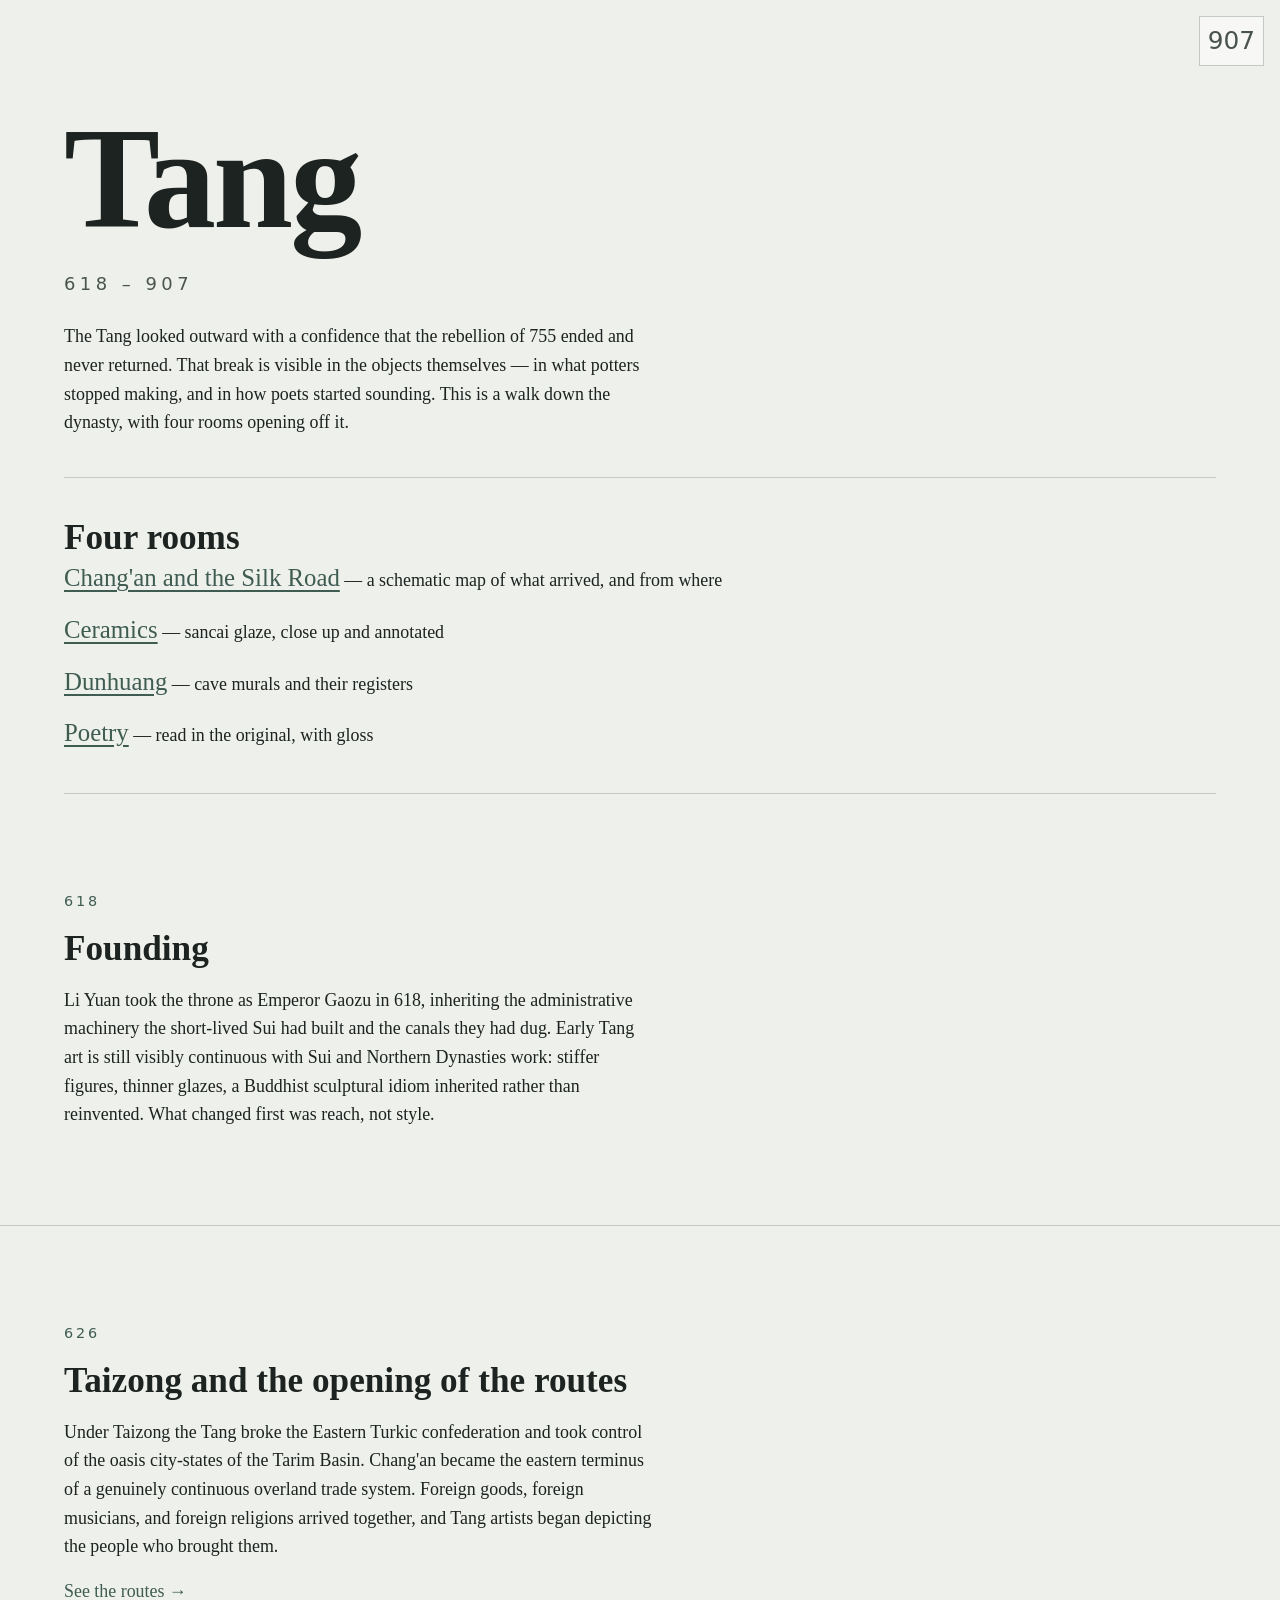
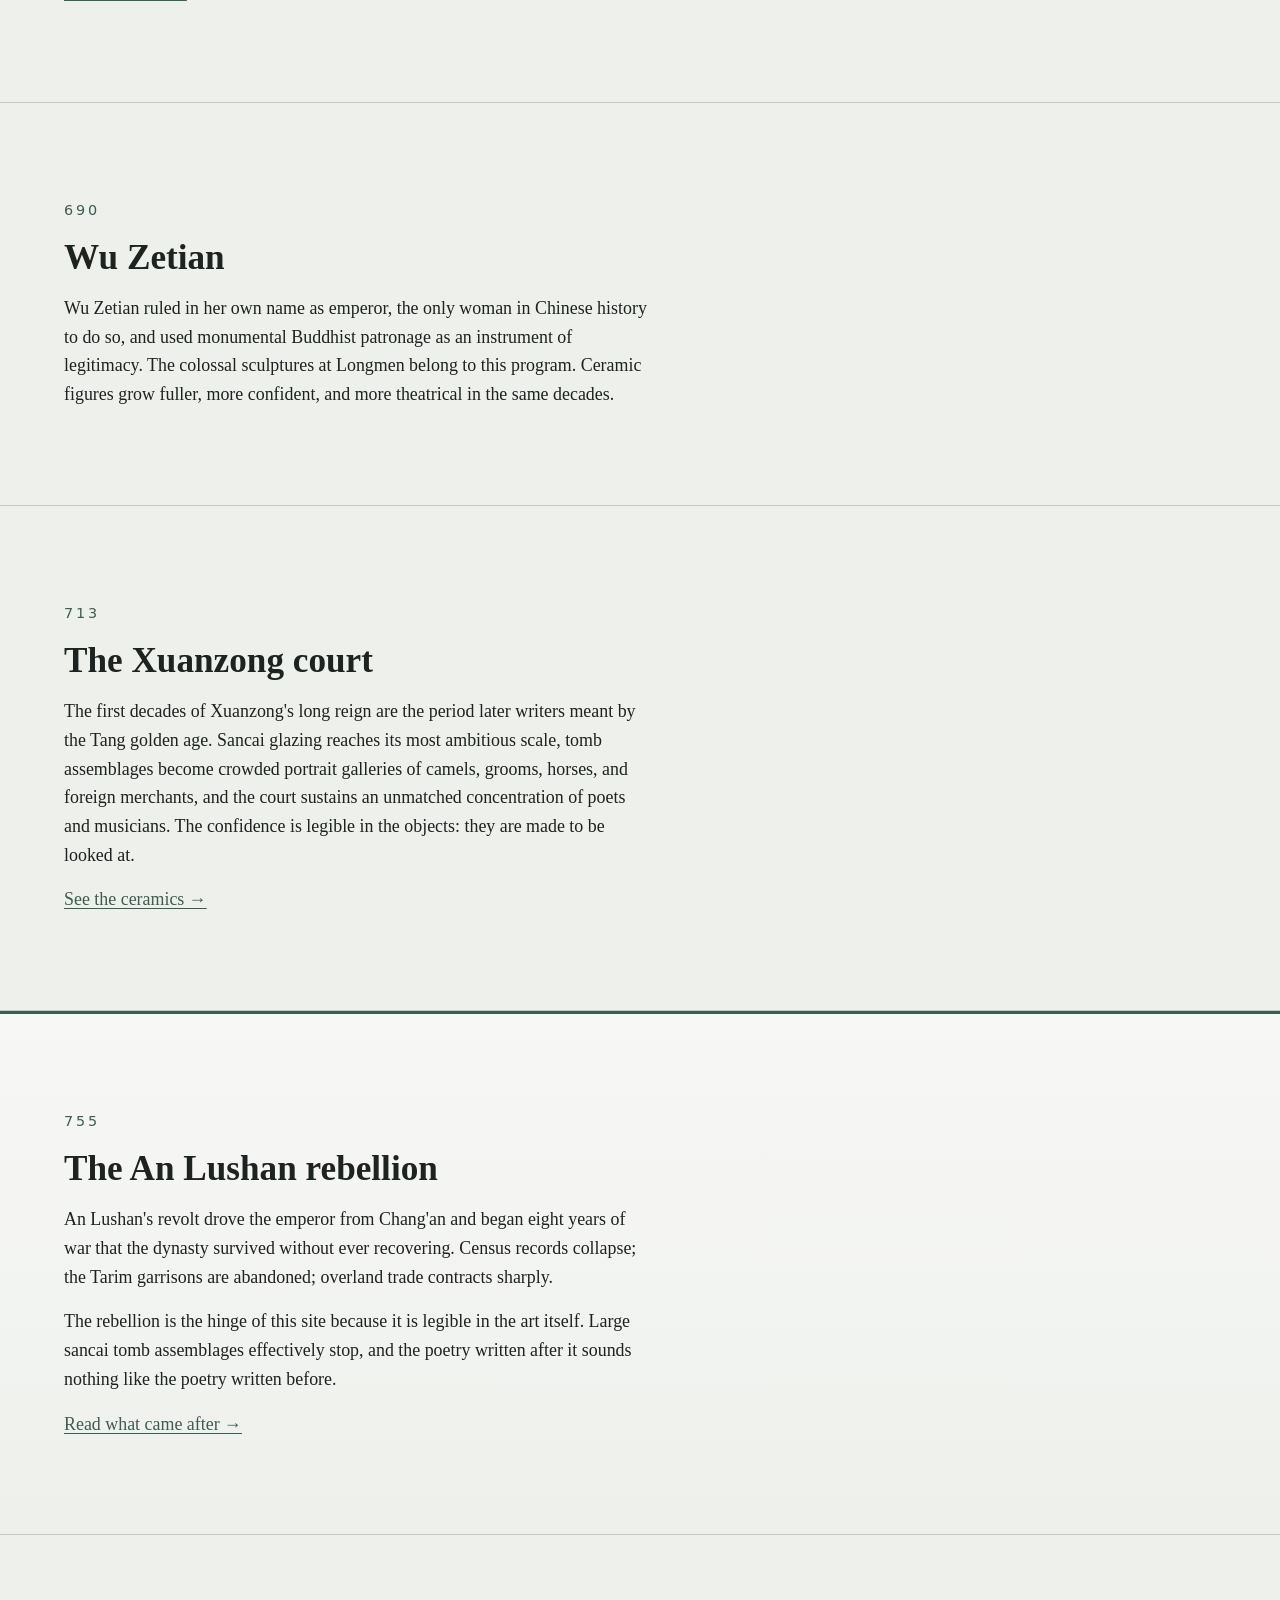
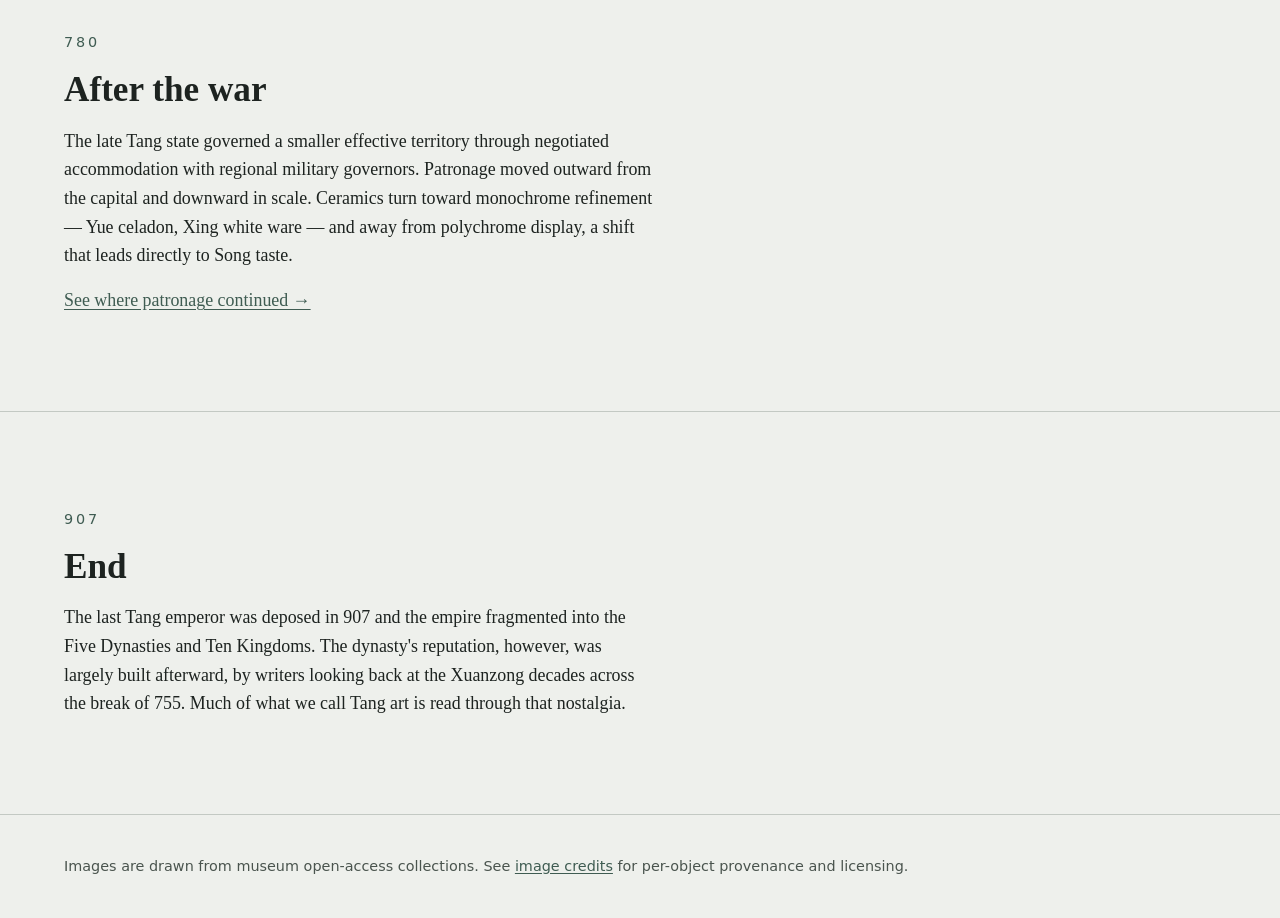
==== index.html @ 17ceb984 "Add chronological spine, Silk Road map, and poetry room Spine is a static essay first; the observer " ====
<!doctype html>
<html lang="en">
<head>
<meta charset="utf-8">
<meta name="viewport" content="width=device-width, initial-scale=1">
<title>Tang Dynasty — Culture and Art</title>
<meta name="description" content="The culture and art of the Tang dynasty, 618–907: Chang'an and the Silk Road, sancai ceramics, Dunhuang, and poetry.">
<link rel="stylesheet" href="css/tokens.css">
<link rel="stylesheet" href="css/base.css">
<link rel="stylesheet" href="css/spine.css">
</head>
<body class="era-early">

<a class="skip" href="#main">Skip to content</a>

<div id="year-indicator" aria-live="polite" aria-label="Current year in view">618</div>

<header class="wrap spine-hero">
  <h1>Tang</h1>
  <p class="spine-dates">618 – 907</p>
  <p class="prose">The Tang looked outward with a confidence that the rebellion of 755
  ended and never returned. That break is visible in the objects themselves — in what
  potters stopped making, and in how poets started sounding. This is a walk down the
  dynasty, with four rooms opening off it.</p>
</header>

<nav class="wrap room-index" aria-label="Rooms">
  <h2>Four rooms</h2>
  <ul>
    <li><a href="rooms/changan.html">Chang'an and the Silk Road</a> — a schematic map of what arrived, and from where</li>
    <li><a href="rooms/ceramics.html">Ceramics</a> — sancai glaze, close up and annotated</li>
    <li><a href="rooms/dunhuang.html">Dunhuang</a> — cave murals and their registers</li>
    <li><a href="rooms/poetry.html">Poetry</a> — read in the original, with gloss</li>
  </ul>
</nav>

<main id="main" class="spine">

  <section class="era-section" data-era="early" data-year="618">
    <div class="wrap prose">
      <p class="section-year">618</p>
      <h2>Founding</h2>
      <p>Li Yuan took the throne as Emperor Gaozu in 618, inheriting the administrative
      machinery the short-lived Sui had built and the canals they had dug. Early Tang art
      is still visibly continuous with Sui and Northern Dynasties work: stiffer figures,
      thinner glazes, a Buddhist sculptural idiom inherited rather than reinvented. What
      changed first was reach, not style.</p>
    </div>
  </section>

  <section class="era-section" data-era="early" data-year="626">
    <div class="wrap prose">
      <p class="section-year">626</p>
      <h2>Taizong and the opening of the routes</h2>
      <p>Under Taizong the Tang broke the Eastern Turkic confederation and took control of
      the oasis city-states of the Tarim Basin. Chang'an became the eastern terminus of a
      genuinely continuous overland trade system. Foreign goods, foreign musicians, and
      foreign religions arrived together, and Tang artists began depicting the people who
      brought them.</p>
      <p><a href="rooms/changan.html">See the routes →</a></p>
    </div>
  </section>

  <section class="era-section" data-era="high" data-year="690">
    <div class="wrap prose">
      <p class="section-year">690</p>
      <h2>Wu Zetian</h2>
      <p>Wu Zetian ruled in her own name as emperor, the only woman in Chinese history to
      do so, and used monumental Buddhist patronage as an instrument of legitimacy. The
      colossal sculptures at Longmen belong to this program. Ceramic figures grow fuller,
      more confident, and more theatrical in the same decades.</p>
    </div>
  </section>

  <section class="era-section" data-era="high" data-year="713">
    <div class="wrap prose">
      <p class="section-year">713</p>
      <h2>The Xuanzong court</h2>
      <p>The first decades of Xuanzong's long reign are the period later writers meant by
      the Tang golden age. Sancai glazing reaches its most ambitious scale, tomb
      assemblages become crowded portrait galleries of camels, grooms, horses, and foreign
      merchants, and the court sustains an unmatched concentration of poets and musicians.
      The confidence is legible in the objects: they are made to be looked at.</p>
      <p><a href="rooms/ceramics.html">See the ceramics →</a></p>
    </div>
  </section>

  <section class="era-section rupture" data-era="rupture" data-year="755">
    <div class="wrap prose">
      <p class="section-year">755</p>
      <h2>The An Lushan rebellion</h2>
      <p>An Lushan's revolt drove the emperor from Chang'an and began eight years of war
      that the dynasty survived without ever recovering. Census records collapse; the
      Tarim garrisons are abandoned; overland trade contracts sharply.</p>
      <p>The rebellion is the hinge of this site because it is legible in the art itself.
      Large sancai tomb assemblages effectively stop, and the poetry written after it
      sounds nothing like the poetry written before.</p>
      <p><a href="rooms/poetry.html">Read what came after →</a></p>
    </div>
  </section>

  <section class="era-section" data-era="late" data-year="780">
    <div class="wrap prose">
      <p class="section-year">780</p>
      <h2>After the war</h2>
      <p>The late Tang state governed a smaller effective territory through negotiated
      accommodation with regional military governors. Patronage moved outward from the
      capital and downward in scale. Ceramics turn toward monochrome refinement — Yue
      celadon, Xing white ware — and away from polychrome display, a shift that leads
      directly to Song taste.</p>
      <p><a href="rooms/dunhuang.html">See where patronage continued →</a></p>
    </div>
  </section>

  <section class="era-section" data-era="late" data-year="907">
    <div class="wrap prose">
      <p class="section-year">907</p>
      <h2>End</h2>
      <p>The last Tang emperor was deposed in 907 and the empire fragmented into the Five
      Dynasties and Ten Kingdoms. The dynasty's reputation, however, was largely built
      afterward, by writers looking back at the Xuanzong decades across the break of 755.
      Much of what we call Tang art is read through that nostalgia.</p>
    </div>
  </section>

</main>

<footer class="wrap spine-footer">
  <p>Images are drawn from museum open-access collections. See
  <a href="assets/img/CREDITS.md">image credits</a> for per-object provenance and licensing.</p>
</footer>

<script type="module" src="js/spine.js"></script>
</body>
</html>
---- css/tokens.css ----
:root {
  /* Type scale */
  /* Latin faces come FIRST and the CJK faces sit behind them. Browsers fall
     back per glyph, so Latin text resolves to Georgia while Chinese characters
     drop through to a CJK serif. Putting SimSun first instead makes every
     Latin letter render in its poor fixed-width Latin glyphs. */
  --font-serif: Georgia, "Iowan Old Style", "Palatino Linotype", "Noto Serif SC",
    "Songti SC", "SimSun", serif;
  --font-sans: system-ui, -apple-system, "Segoe UI", Roboto, sans-serif;
  --size-step--1: clamp(0.83rem, 0.8rem + 0.15vw, 0.9rem);
  --size-step-0: clamp(1rem, 0.96rem + 0.2vw, 1.12rem);
  --size-step-1: clamp(1.25rem, 1.15rem + 0.5vw, 1.55rem);
  --size-step-2: clamp(1.6rem, 1.4rem + 1vw, 2.2rem);
  --size-step-3: clamp(2rem, 1.6rem + 2vw, 3.2rem);
  --measure: 66ch;

  /* Spacing scale */
  --space-3xs: 0.25rem;
  --space-2xs: 0.5rem;
  --space-xs: 0.75rem;
  --space-s: 1rem;
  --space-m: 1.5rem;
  --space-l: 2.5rem;
  --space-xl: 4rem;
  --space-2xl: 6rem;

  /* Motion */
  --era-transition: 900ms ease;

  /* High-Tang register (default) */
  --ink: #241a12;
  --paper: #f6efe3;
  --paper-raised: #fffaf1;
  --accent: #a8321e;          /* vermilion */
  --accent-2: #c2871a;        /* sancai amber */
  --accent-3: #2c4a72;        /* lapis */
  --gold: #9a7726;
  --rule: #d6c7ad;
  --muted: #5c4b3a;
  --saturation-scale: 1;
}

/* early Tang: same register, lower saturation */
body.era-early {
  --accent: #97402f;
  --accent-2: #a8853d;
  --rule: #d2c7b4;
}

/* late Tang: cooler, sparser */
body.era-late {
  --ink: #1d2320;
  --paper: #eef0ec;
  --paper-raised: #f7f8f6;
  --accent: #3f5c52;          /* celadon */
  --accent-2: #6b7b72;
  --accent-3: #2f3a44;
  --gold: #7d7f6e;
  --rule: #c3c9c3;
  --muted: #4a544e;
}

body.era-rupture {
  --accent: #8c3b2a;
  --rule: #b9a894;
}

@media (prefers-reduced-motion: reduce) {
  :root { --era-transition: 0ms; }
}
---- css/base.css ----
*, *::before, *::after { box-sizing: border-box; }
* { margin: 0; }

html { -webkit-text-size-adjust: 100%; }

body {
  background: var(--paper);
  color: var(--ink);
  font-family: var(--font-serif);
  font-size: var(--size-step-0);
  line-height: 1.6;
  transition: background-color var(--era-transition), color var(--era-transition);
}

img, svg { display: block; max-width: 100%; }

h1, h2, h3 { line-height: 1.15; text-wrap: balance; font-weight: 600; }
h1 { font-size: var(--size-step-3); }
h2 { font-size: var(--size-step-2); }
h3 { font-size: var(--size-step-1); }

p, li { text-wrap: pretty; }

a { color: var(--accent); text-underline-offset: 0.15em; }

:where(a, button, input, [tabindex]):focus-visible {
  outline: 3px solid var(--accent-3);
  outline-offset: 2px;
  border-radius: 2px;
}

.wrap { width: min(100% - 2rem, 72rem); margin-inline: auto; }
.prose { max-width: var(--measure); }
.prose > * + * { margin-block-start: var(--space-s); }

.visually-hidden {
  position: absolute; width: 1px; height: 1px;
  padding: 0; overflow: hidden; clip-path: inset(50%);
  white-space: nowrap; border: 0;
}

.lang-zh { font-family: var(--font-serif); }

.notice {
  border-inline-start: 4px solid var(--accent);
  background: var(--paper-raised);
  padding: var(--space-s);
  font-family: var(--font-sans);
  font-size: var(--size-step--1);
}
---- css/spine.css ----
.skip {
  position: absolute; left: var(--space-s); top: var(--space-s);
  background: var(--paper-raised); padding: var(--space-2xs) var(--space-s);
  transform: translateY(-200%);
}
.skip:focus { transform: none; }

.spine-hero { padding-block: var(--space-2xl) var(--space-l); }
.spine-hero h1 { font-size: clamp(4rem, 12vw, 9rem); letter-spacing: -0.02em; }
.spine-dates {
  font-family: var(--font-sans); color: var(--muted);
  letter-spacing: 0.25em; margin-block: var(--space-2xs) var(--space-m);
}

.room-index { padding-block: var(--space-l); border-block: 1px solid var(--rule); }
.room-index ul { list-style: none; padding: 0; }
.room-index li + li { margin-block-start: var(--space-xs); }
.room-index a { font-size: var(--size-step-1); }

.era-section { padding-block: var(--space-2xl); border-block-end: 1px solid var(--rule); }

/* index.html puts .wrap and .prose on the SAME element in each section. .wrap
   centres with auto margins and .prose narrows to the measure, so together they
   centre the reading column -- which does not share a left edge with the hero or
   the room index, where .prose sits on a child instead. Let the wrap keep its
   full centred box and narrow the children, so every left edge lines up at any
   viewport width. */
.era-section > .wrap.prose { max-width: none; }
.era-section > .wrap.prose > * { max-width: var(--measure); }
.section-year {
  font-family: var(--font-sans); font-size: var(--size-step--1);
  letter-spacing: 0.2em; color: var(--accent); margin-block-end: var(--space-2xs);
}

/* The rupture is the one place both registers are visible at once. */
.era-section.rupture {
  background:
    linear-gradient(to bottom, var(--paper-raised), var(--paper));
  border-block-start: 3px solid var(--accent);
}

#year-indicator {
  position: fixed; inset-block-start: var(--space-s); inset-inline-end: var(--space-s);
  font-family: var(--font-sans); font-size: var(--size-step-1);
  color: var(--muted); background: var(--paper-raised);
  padding: var(--space-3xs) var(--space-2xs); border: 1px solid var(--rule);
  z-index: 10;
  transition: color var(--era-transition);
}

.spine-footer {
  padding-block: var(--space-l);
  font-family: var(--font-sans); font-size: var(--size-step--1); color: var(--muted);
}
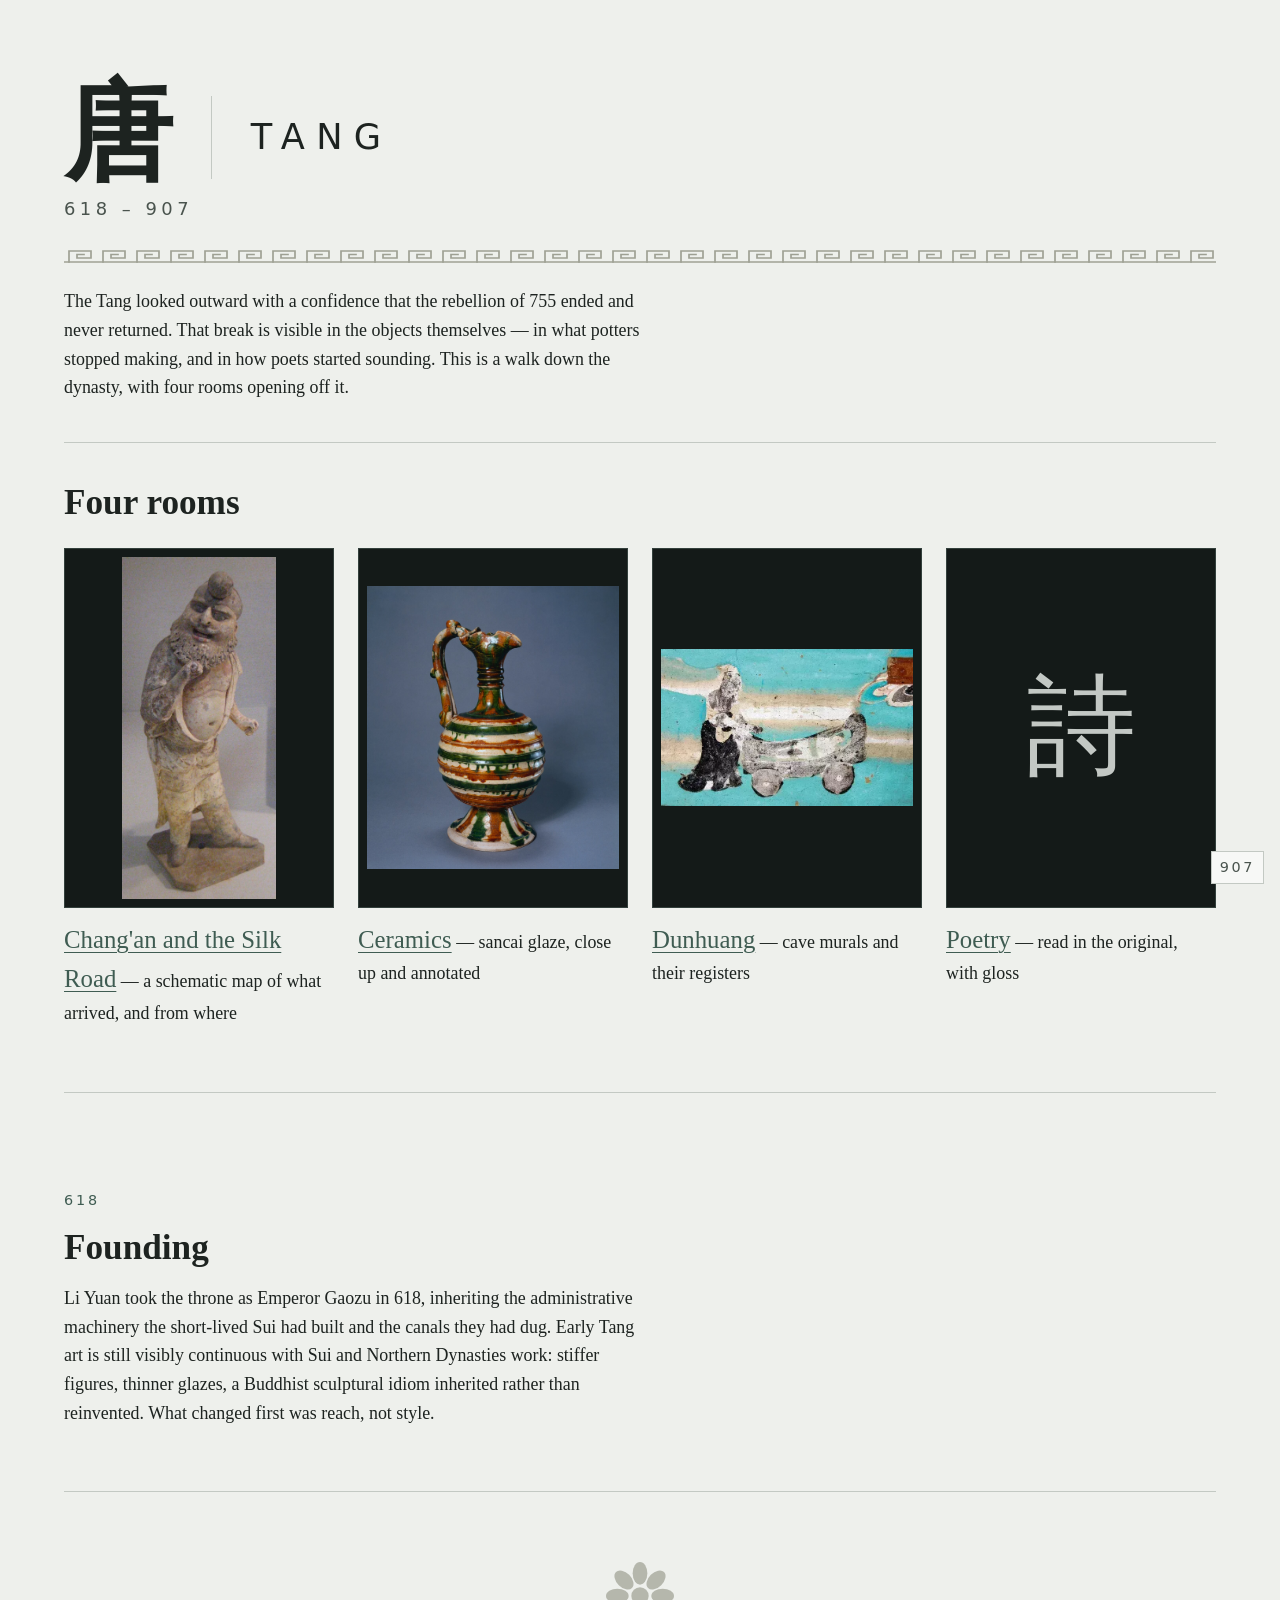
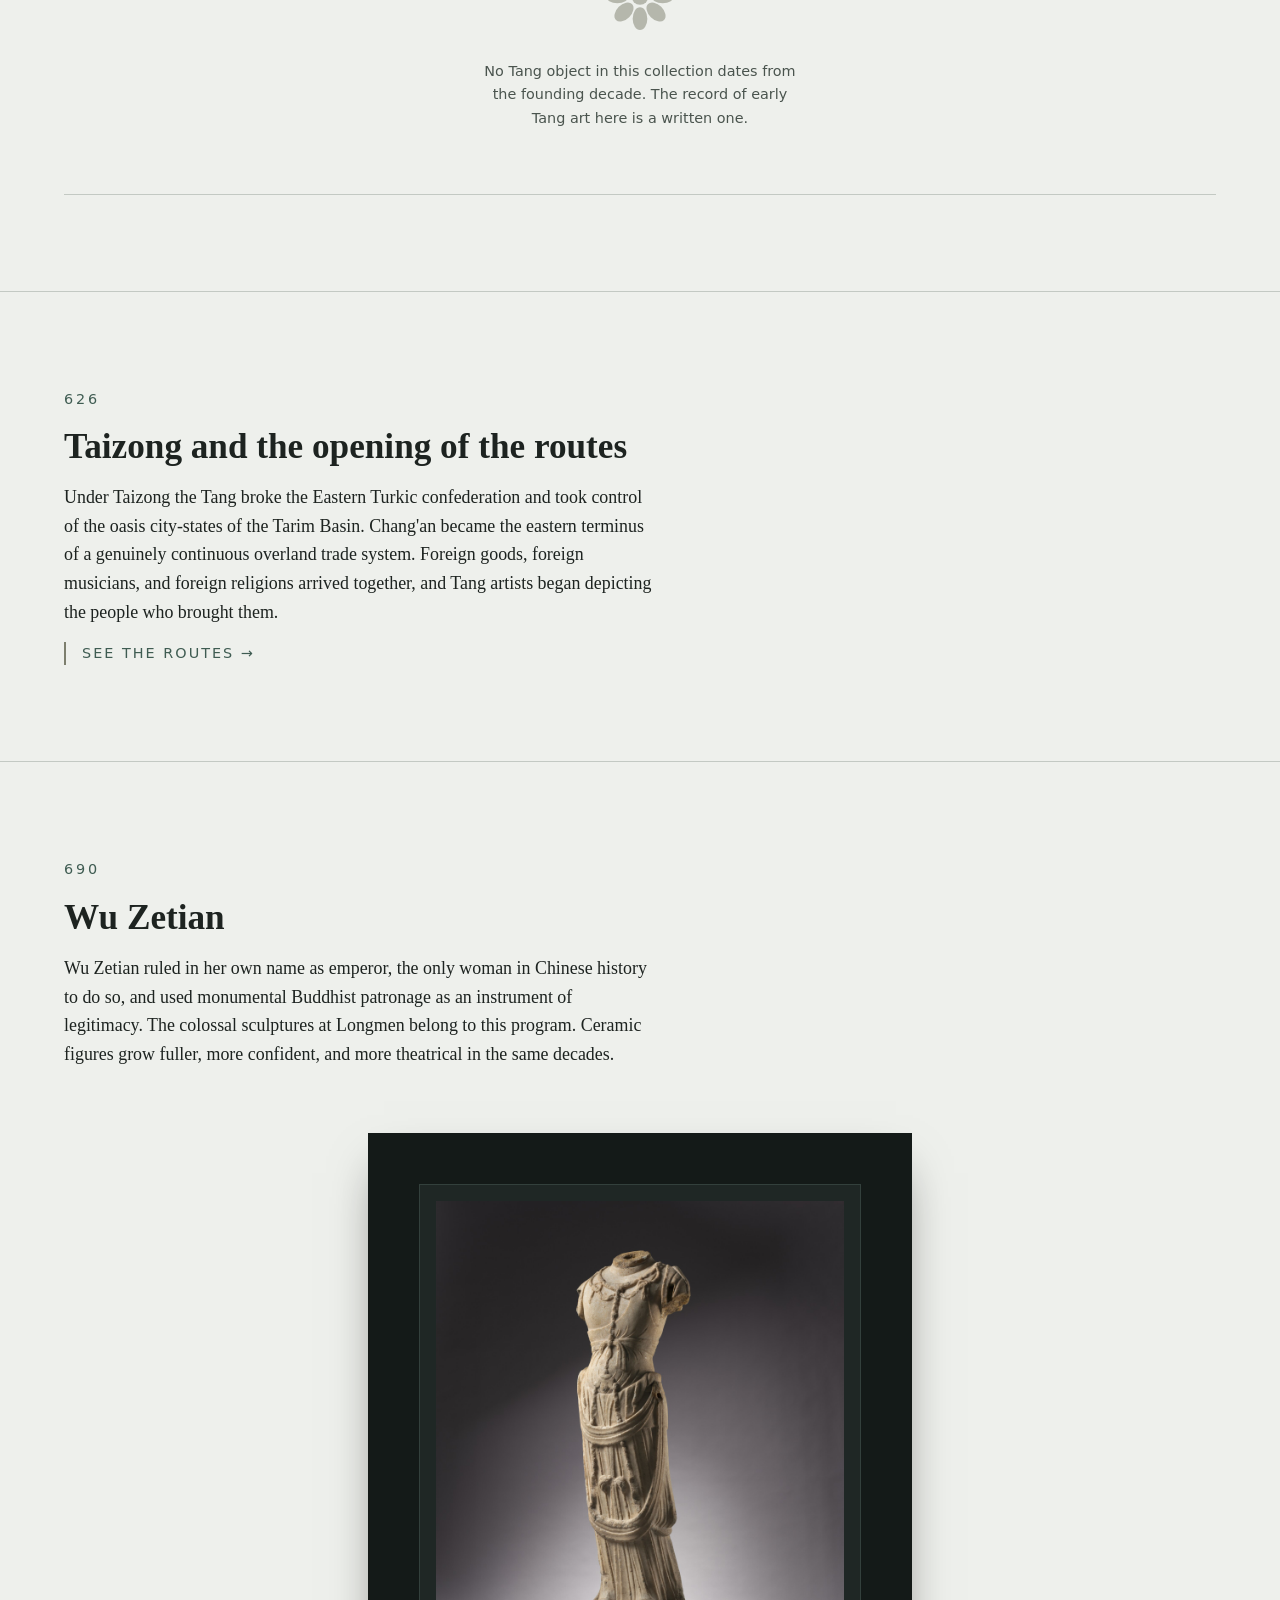
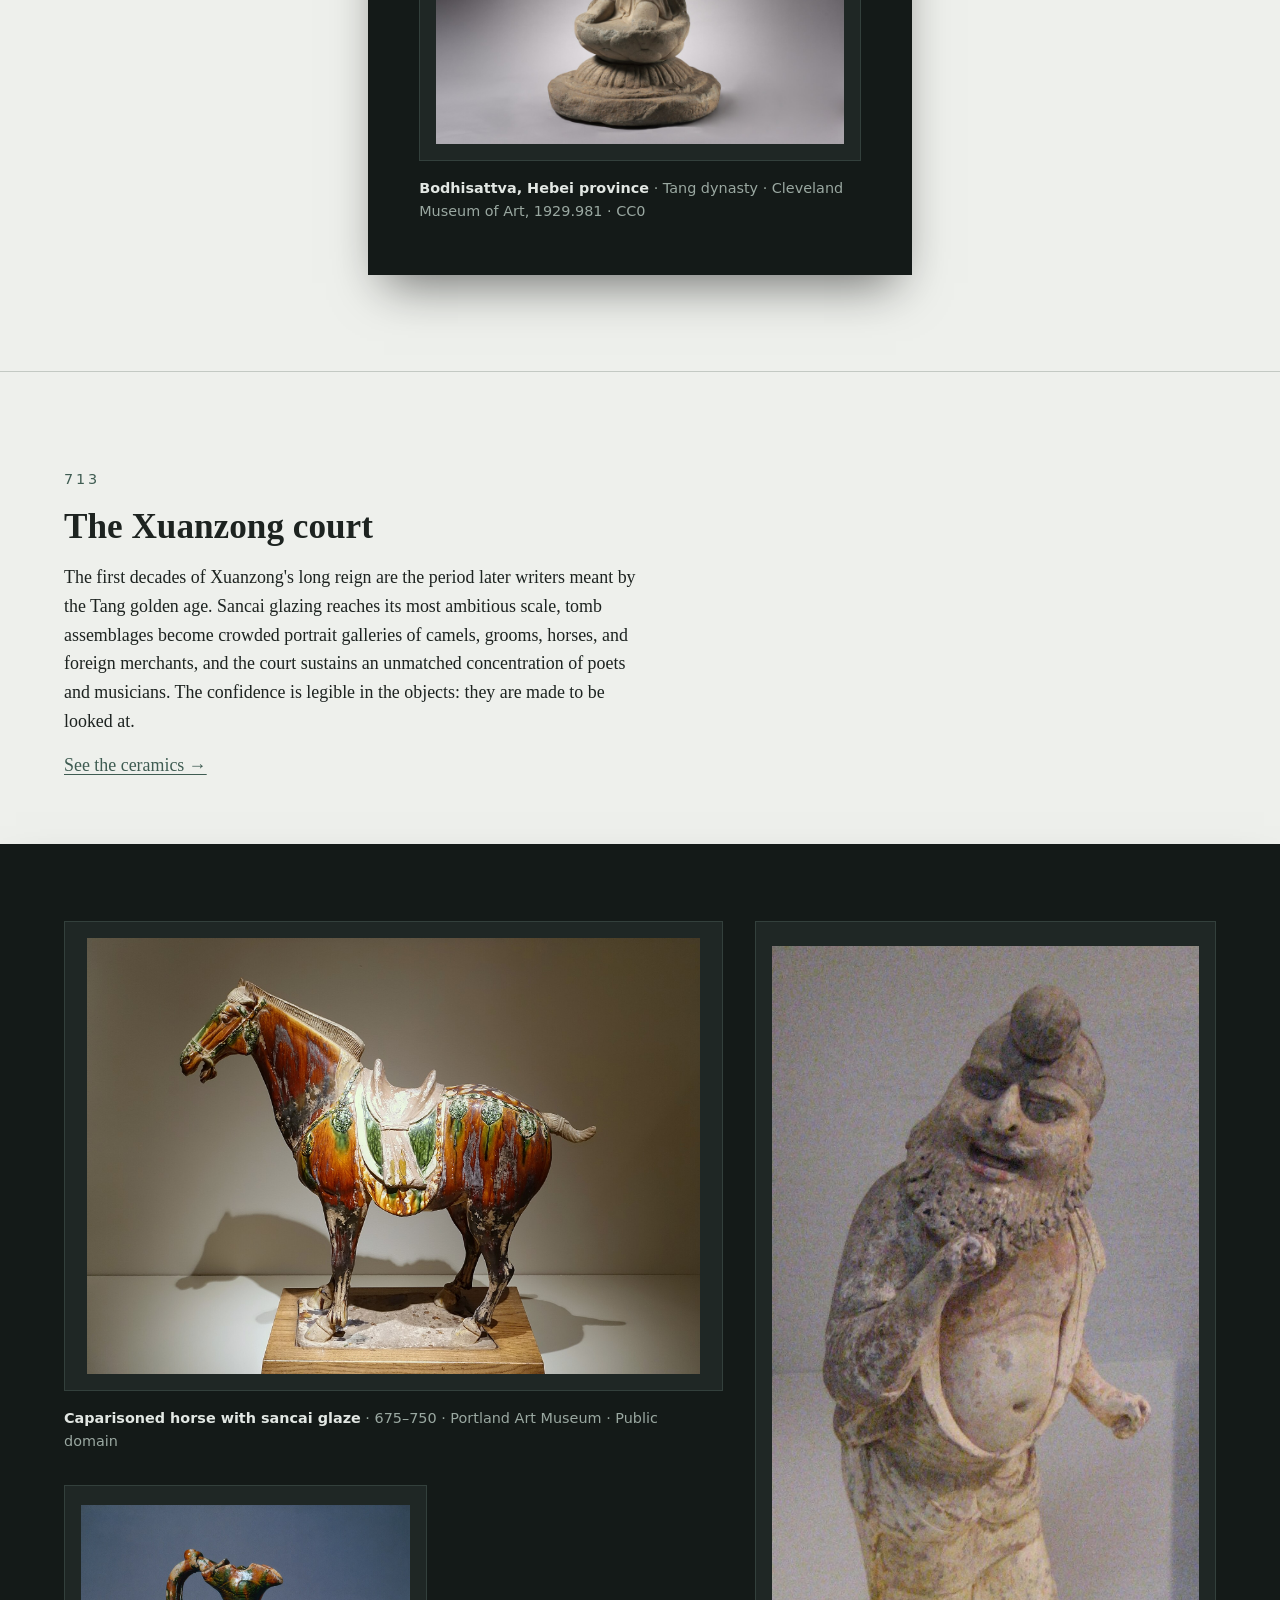
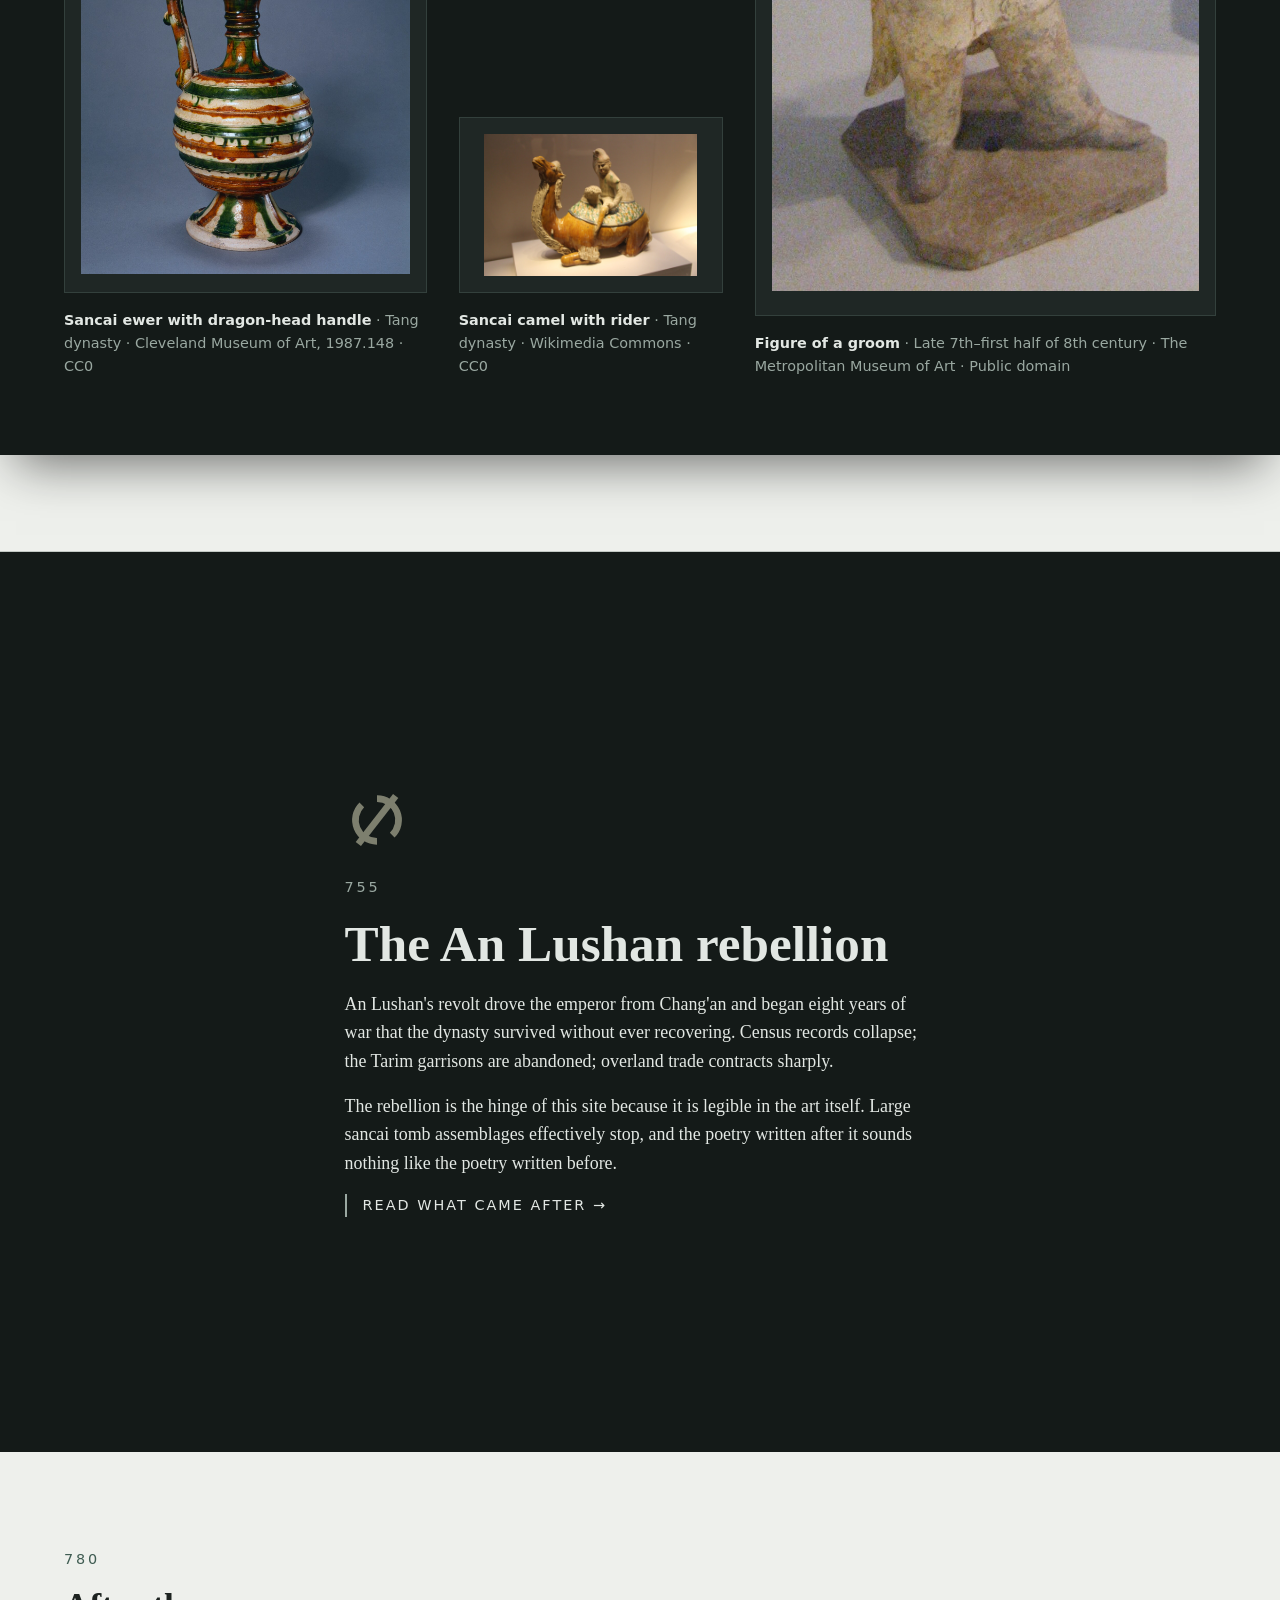
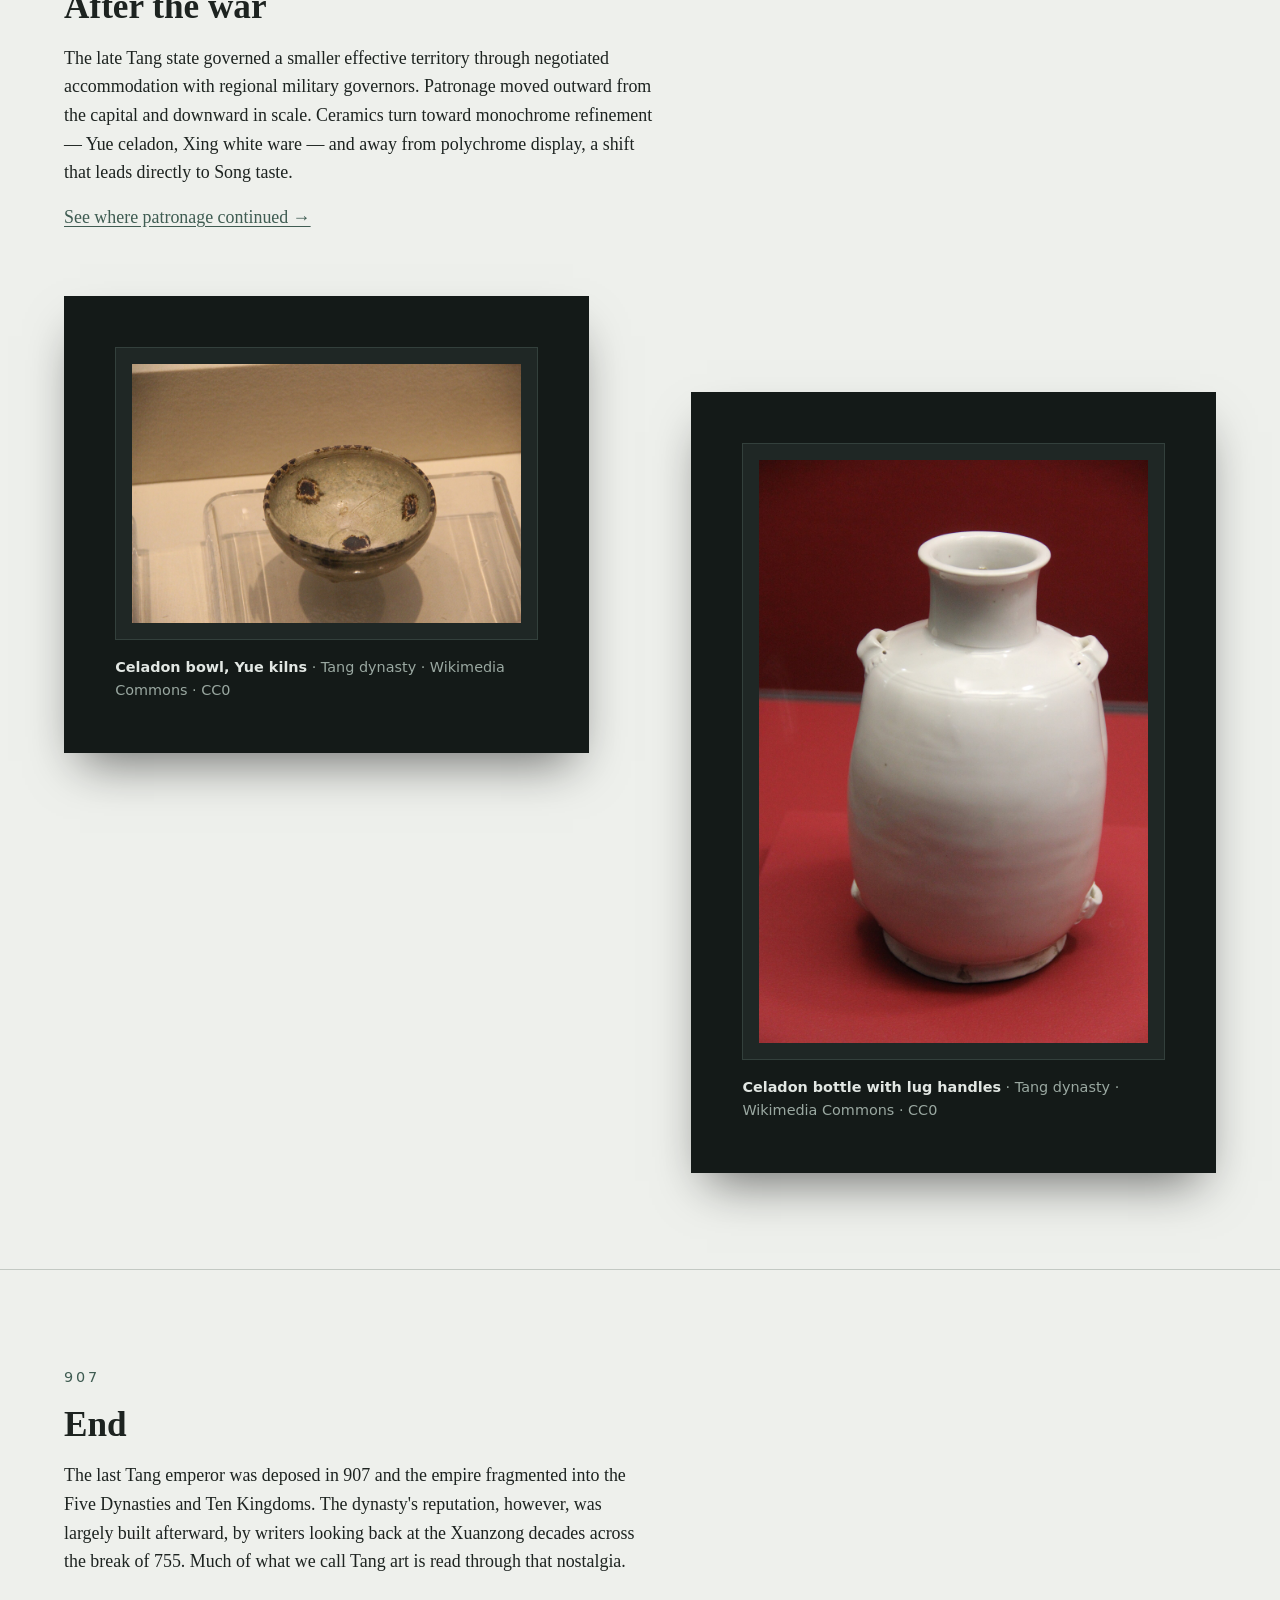
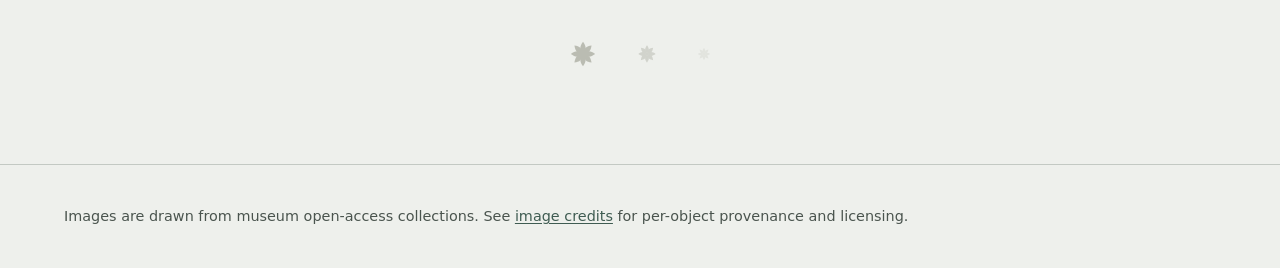
==== commit 2cb8952a: "Illustrate the spine and let image density carry the argument The timeline assigns objects to only t" ====
--- a/index.html
+++ b/index.html
@@ -15,9 +15,25 @@
 
 <div id="year-indicator" aria-live="polite" aria-label="Current year in view">618</div>
 
+<nav class="spine-rail" aria-label="Timeline">
+  <ol>
+    <li><a href="#year-618" data-year="618"><span class="ornament ornament-mark" aria-hidden="true"></span><span class="rail-year">618</span></a></li>
+    <li><a href="#year-626" data-year="626"><span class="ornament ornament-mark" aria-hidden="true"></span><span class="rail-year">626</span></a></li>
+    <li><a href="#year-690" data-year="690"><span class="ornament ornament-mark" aria-hidden="true"></span><span class="rail-year">690</span></a></li>
+    <li><a href="#year-713" data-year="713"><span class="ornament ornament-mark" aria-hidden="true"></span><span class="rail-year">713</span></a></li>
+    <li><a href="#year-755" data-year="755"><span class="ornament ornament-mark-broken" aria-hidden="true"></span><span class="rail-year">755</span></a></li>
+    <li><a href="#year-780" data-year="780"><span class="ornament ornament-mark" aria-hidden="true"></span><span class="rail-year">780</span></a></li>
+    <li><a href="#year-907" data-year="907"><span class="ornament ornament-mark" aria-hidden="true"></span><span class="rail-year">907</span></a></li>
+  </ol>
+</nav>
+
 <header class="wrap spine-hero">
-  <h1>Tang</h1>
+  <h1 class="spine-title">
+    <span class="spine-glyph" lang="zh-Hans">唐</span>
+    <span class="spine-latin">Tang</span>
+  </h1>
   <p class="spine-dates">618 – 907</p>
+  <hr class="rule-fret spine-hero-rule">
   <p class="prose">The Tang looked outward with a confidence that the rebellion of 755
   ended and never returned. That break is visible in the objects themselves — in what
   potters stopped making, and in how poets started sounding. This is a walk down the
@@ -27,16 +43,39 @@
 <nav class="wrap room-index" aria-label="Rooms">
   <h2>Four rooms</h2>
   <ul>
-    <li><a href="rooms/changan.html">Chang'an and the Silk Road</a> — a schematic map of what arrived, and from where</li>
-    <li><a href="rooms/ceramics.html">Ceramics</a> — sancai glaze, close up and annotated</li>
-    <li><a href="rooms/dunhuang.html">Dunhuang</a> — cave murals and their registers</li>
-    <li><a href="rooms/poetry.html">Poetry</a> — read in the original, with gloss</li>
+    <li class="room-card">
+      <div class="room-card-plate">
+        <img src="assets/img/foreign-groom.jpg" width="716" height="1582" loading="lazy" decoding="async"
+          alt="Unglazed earthenware figure of a groom in a belted robe and soft folded cap, one fist raised around a rein that has not survived.">
+      </div>
+      <p><a href="rooms/changan.html">Chang'an and the Silk Road</a> — a schematic map of what arrived, and from where</p>
+    </li>
+    <li class="room-card">
+      <div class="room-card-plate">
+        <img src="assets/img/sancai-ewer.jpg" width="1280" height="1437" loading="lazy" decoding="async"
+          alt="Sancai ewer with a lobed mouth and a dragon-head handle, glazed in bands of amber, green, and cream that have run downward in the kiln.">
+      </div>
+      <p><a href="rooms/ceramics.html">Ceramics</a> — sancai glaze, close up and annotated</p>
+    </li>
+    <li class="room-card">
+      <div class="room-card-plate">
+        <img src="assets/img/dunhuang-mural.png" width="640" height="397" loading="lazy" decoding="async"
+          alt="Detail of a Mogao Cave 156 wall painting: a figure beside a two-wheeled cart on a flat turquoise ground crossed by pale register bands.">
+      </div>
+      <p><a href="rooms/dunhuang.html">Dunhuang</a> — cave murals and their registers</p>
+    </li>
+    <li class="room-card room-card-glyph">
+      <div class="room-card-plate">
+        <span class="room-glyph" lang="zh-Hans" aria-hidden="true">詩</span>
+      </div>
+      <p><a href="rooms/poetry.html">Poetry</a> — read in the original, with gloss</p>
+    </li>
   </ul>
 </nav>
 
 <main id="main" class="spine">
 
-  <section class="era-section" data-era="early" data-year="618">
+  <section class="era-section" id="year-618" data-era="early" data-year="618">
     <div class="wrap prose">
       <p class="section-year">618</p>
       <h2>Founding</h2>
@@ -46,9 +85,16 @@
       thinner glazes, a Buddhist sculptural idiom inherited rather than reinvented. What
       changed first was reach, not style.</p>
     </div>
-  </section>
-
-  <section class="era-section" data-era="early" data-year="626">
+    <div class="wrap">
+      <div class="empty-plate reveal">
+        <span class="ornament ornament-rosette empty-plate-mark" aria-hidden="true"></span>
+        <p class="empty-plate-note">No Tang object in this collection dates from the
+        founding decade. The record of early Tang art here is a written one.</p>
+      </div>
+    </div>
+  </section>
+
+  <section class="era-section" id="year-626" data-era="early" data-year="626">
     <div class="wrap prose">
       <p class="section-year">626</p>
       <h2>Taizong and the opening of the routes</h2>
@@ -57,11 +103,11 @@
       genuinely continuous overland trade system. Foreign goods, foreign musicians, and
       foreign religions arrived together, and Tang artists began depicting the people who
       brought them.</p>
-      <p><a href="rooms/changan.html">See the routes →</a></p>
-    </div>
-  </section>
-
-  <section class="era-section" data-era="high" data-year="690">
+      <p class="crosslink reveal"><a href="rooms/changan.html">See the routes →</a></p>
+    </div>
+  </section>
+
+  <section class="era-section" id="year-690" data-era="high" data-year="690">
     <div class="wrap prose">
       <p class="section-year">690</p>
       <h2>Wu Zetian</h2>
@@ -70,9 +116,19 @@
       colossal sculptures at Longmen belong to this program. Ceramic figures grow fuller,
       more confident, and more theatrical in the same decades.</p>
     </div>
-  </section>
-
-  <section class="era-section" data-era="high" data-year="713">
+    <div class="wrap">
+      <figure class="plate plate-figure single-plate reveal">
+        <div class="plate-frame">
+          <img src="assets/img/tang-bodhisattva.jpg" width="1920" height="2560" loading="lazy" decoding="async"
+            alt="Headless marble bodhisattva standing on a lotus pedestal, a beaded collar and long jewel chain across the chest, a wide sash knotted at the hips.">
+        </div>
+        <figcaption class="plate-caption"><strong>Bodhisattva, Hebei province</strong> ·
+        Tang dynasty · Cleveland Museum of Art, 1929.981 · CC0</figcaption>
+      </figure>
+    </div>
+  </section>
+
+  <section class="era-section" id="year-713" data-era="high" data-year="713">
     <div class="wrap prose">
       <p class="section-year">713</p>
       <h2>The Xuanzong court</h2>
@@ -83,23 +139,66 @@
       The confidence is legible in the objects: they are made to be looked at.</p>
       <p><a href="rooms/ceramics.html">See the ceramics →</a></p>
     </div>
-  </section>
-
-  <section class="era-section rupture" data-era="rupture" data-year="755">
-    <div class="wrap prose">
-      <p class="section-year">755</p>
-      <h2>The An Lushan rebellion</h2>
-      <p>An Lushan's revolt drove the emperor from Chang'an and began eight years of war
-      that the dynasty survived without ever recovering. Census records collapse; the
-      Tarim garrisons are abandoned; overland trade contracts sharply.</p>
-      <p>The rebellion is the hinge of this site because it is legible in the art itself.
-      Large sancai tomb assemblages effectively stop, and the poetry written after it
-      sounds nothing like the poetry written before.</p>
-      <p><a href="rooms/poetry.html">Read what came after →</a></p>
-    </div>
-  </section>
-
-  <section class="era-section" data-era="late" data-year="780">
+
+    <div class="plate plate-band">
+      <div class="wrap crowd">
+        <figure class="plate-figure crowd-wide reveal">
+          <div class="plate-frame">
+            <img src="assets/img/sancai-horse.jpg" width="1920" height="1367" loading="lazy" decoding="async"
+              alt="Caparisoned sancai horse on its original slab, harnessed and saddled, glazed in streaming amber and green with a hogged mane.">
+          </div>
+          <figcaption class="plate-caption"><strong>Caparisoned horse with sancai glaze</strong> ·
+          675–750 · Portland Art Museum · Public domain</figcaption>
+        </figure>
+
+        <figure class="plate-figure crowd-tall reveal">
+          <div class="plate-frame">
+            <img src="assets/img/foreign-groom.jpg" width="716" height="1582" loading="lazy" decoding="async"
+              alt="Unglazed earthenware groom on an integral plinth, robe belted and pulled open, one fist closed around a rein now lost.">
+          </div>
+          <figcaption class="plate-caption"><strong>Figure of a groom</strong> ·
+          Late 7th–first half of 8th century · The Metropolitan Museum of Art · Public domain</figcaption>
+        </figure>
+
+        <figure class="plate-figure crowd-mid reveal">
+          <div class="plate-frame">
+            <img src="assets/img/sancai-ewer.jpg" width="1280" height="1437" loading="lazy" decoding="async"
+              alt="Sancai ewer on a splayed foot, its trefoil mouth pinched into lobes and an animal-head handle looped from rim to shoulder.">
+          </div>
+          <figcaption class="plate-caption"><strong>Sancai ewer with dragon-head handle</strong> ·
+          Tang dynasty · Cleveland Museum of Art, 1987.148 · CC0</figcaption>
+        </figure>
+
+        <figure class="plate-figure crowd-small reveal">
+          <div class="plate-frame">
+            <img src="assets/img/sancai-camel.jpg" width="1920" height="1280" loading="lazy" decoding="async"
+              alt="Bactrian camel kneeling with a rider astride the saddle pack, flanks under a running amber glaze, neck and forelegs left unglazed.">
+          </div>
+          <figcaption class="plate-caption"><strong>Sancai camel with rider</strong> ·
+          Tang dynasty · Wikimedia Commons · CC0</figcaption>
+        </figure>
+      </div>
+    </div>
+  </section>
+
+  <section class="era-section rupture" id="year-755" data-era="rupture" data-year="755">
+    <div class="plate rupture-void">
+      <div class="wrap prose">
+        <span class="ornament ornament-mark-broken void-mark reveal" aria-hidden="true"></span>
+        <p class="section-year">755</p>
+        <h2>The An Lushan rebellion</h2>
+        <p>An Lushan's revolt drove the emperor from Chang'an and began eight years of war
+        that the dynasty survived without ever recovering. Census records collapse; the
+        Tarim garrisons are abandoned; overland trade contracts sharply.</p>
+        <p>The rebellion is the hinge of this site because it is legible in the art itself.
+        Large sancai tomb assemblages effectively stop, and the poetry written after it
+        sounds nothing like the poetry written before.</p>
+        <p class="crosslink void-crosslink"><a href="rooms/poetry.html">Read what came after →</a></p>
+      </div>
+    </div>
+  </section>
+
+  <section class="era-section" id="year-780" data-era="late" data-year="780">
     <div class="wrap prose">
       <p class="section-year">780</p>
       <h2>After the war</h2>
@@ -110,9 +209,27 @@
       directly to Song taste.</p>
       <p><a href="rooms/dunhuang.html">See where patronage continued →</a></p>
     </div>
-  </section>
-
-  <section class="era-section" data-era="late" data-year="907">
+    <div class="wrap sparse">
+      <figure class="plate plate-figure reveal">
+        <div class="plate-frame">
+          <img src="assets/img/yue-celadon.jpg" width="1920" height="1280" loading="lazy" decoding="async"
+            alt="Small hemispherical Yue bowl under an even grey-green glaze, three dark splashes haloed in the well and a run of dashes inside the rim.">
+        </div>
+        <figcaption class="plate-caption"><strong>Celadon bowl, Yue kilns</strong> ·
+        Tang dynasty · Wikimedia Commons · CC0</figcaption>
+      </figure>
+      <figure class="plate plate-figure reveal">
+        <div class="plate-frame">
+          <img src="assets/img/celadon-bottle.jpg" width="1920" height="2880" loading="lazy" decoding="async"
+            alt="Barrel-bodied celadon bottle with a short neck and everted lip, pierced lugs at shoulder and base, undecorated but for its throwing rings.">
+        </div>
+        <figcaption class="plate-caption"><strong>Celadon bottle with lug handles</strong> ·
+        Tang dynasty · Wikimedia Commons · CC0</figcaption>
+      </figure>
+    </div>
+  </section>
+
+  <section class="era-section" id="year-907" data-era="late" data-year="907">
     <div class="wrap prose">
       <p class="section-year">907</p>
       <h2>End</h2>
@@ -121,6 +238,13 @@
       afterward, by writers looking back at the Xuanzong decades across the break of 755.
       Much of what we call Tang art is read through that nostalgia.</p>
     </div>
+    <div class="wrap">
+      <p class="closing-ornament reveal" aria-hidden="true">
+        <span class="ornament ornament-lotus"></span>
+        <span class="ornament ornament-lotus"></span>
+        <span class="ornament ornament-lotus"></span>
+      </p>
+    </div>
   </section>
 
 </main>
--- a/css/tokens.css
+++ b/css/tokens.css
@@ -12,6 +12,7 @@
   --size-step-1: clamp(1.25rem, 1.15rem + 0.5vw, 1.55rem);
   --size-step-2: clamp(1.6rem, 1.4rem + 1vw, 2.2rem);
   --size-step-3: clamp(2rem, 1.6rem + 2vw, 3.2rem);
+  --size-step-4: clamp(3.2rem, 2rem + 6vw, 7rem);
   --measure: 66ch;
 
   /* Spacing scale */
@@ -38,6 +39,23 @@
   --rule: #d6c7ad;
   --muted: #5c4b3a;
   --saturation-scale: 1;
+
+  /* Plate: the dark ground every object photograph is set into. The museum
+     photographs have grey-blue studio backgrounds that fight the paper; matting
+     them onto a deep ground reads the studio grey as vitrine shadow instead. */
+  --plate: #1c1410;
+  --plate-mat: #2a1f18;
+  --plate-edge: #3d2e23;
+  --plate-ink: #ece2d3;
+  --plate-muted: #b09c85;
+  --plate-shadow: 0 1.5rem 3rem -1rem rgb(0 0 0 / 0.55);
+}
+
+/* --ornament is declared on body, not :root, because it aliases --gold and the
+   era classes that redefine --gold also sit on body. Declared on :root it would
+   resolve against :root's --gold and never follow the era swap. */
+body {
+  --ornament: var(--gold);
 }
 
 /* early Tang: same register, lower saturation */
@@ -45,6 +63,8 @@
   --accent: #97402f;
   --accent-2: #a8853d;
   --rule: #d2c7b4;
+  --plate: #1d1712;
+  --plate-mat: #292118;
 }
 
 /* late Tang: cooler, sparser */
@@ -58,11 +78,18 @@
   --gold: #7d7f6e;
   --rule: #c3c9c3;
   --muted: #4a544e;
+  --plate: #141a18;
+  --plate-mat: #1f2725;
+  --plate-edge: #33403c;
+  --plate-ink: #e2e7e3;
+  --plate-muted: #9aa8a1;
 }
 
 body.era-rupture {
   --accent: #8c3b2a;
   --rule: #b9a894;
+  --plate: #12100e;
+  --plate-mat: #1c1815;
 }
 
 @media (prefers-reduced-motion: reduce) {
--- a/css/base.css
+++ b/css/base.css
@@ -48,3 +48,129 @@
   font-family: var(--font-sans);
   font-size: var(--size-step--1);
 }
+
+/* ---- Plates -------------------------------------------------------------
+   An object photograph matted onto a deep ground. The photographs are museum
+   files shown unaltered, so the studio background travels with them; the mat
+   is what stops that grey reading as a mismatched rectangle on the paper. */
+
+.plate {
+  background: var(--plate);
+  color: var(--plate-ink);
+  padding: clamp(var(--space-s), 4vw, var(--space-xl));
+  box-shadow: var(--plate-shadow);
+  transition: background-color var(--era-transition);
+}
+
+.plate-figure { display: grid; gap: var(--space-s); }
+
+.plate-frame {
+  background: var(--plate-mat);
+  border: 1px solid var(--plate-edge);
+  padding: clamp(var(--space-2xs), 1.5vw, var(--space-s));
+}
+.plate-frame img { width: 100%; height: auto; }
+
+.plate figcaption, .plate-caption {
+  max-width: var(--measure);
+  font-family: var(--font-sans);
+  font-size: var(--size-step--1);
+  color: var(--plate-muted);
+}
+.plate-caption strong { color: var(--plate-ink); font-weight: 600; }
+.plate a { color: var(--plate-ink); }
+.plate :where(a, button):focus-visible { outline-color: var(--plate-ink); }
+
+/* Escapes a centred .wrap to full viewport width. Only needed inside a width-
+   constrained ancestor -- a band that is already a child of a full-width section
+   does not need it, and applying it there overhangs the viewport, because vw
+   counts the scrollbar gutter. css/spine.css clips the root against that. */
+.bleed { margin-inline: calc(50% - 50vw); }
+
+/* ---- Ornament -----------------------------------------------------------
+   Tang-derived motifs, drawn here rather than sourced. They are masks rather
+   than <img> so they take --ornament and follow the era palette, and because a
+   mask is not in the accessibility tree -- these carry no meaning to convey. */
+
+.ornament {
+  display: block;
+  background-color: var(--ornament);
+  -webkit-mask-repeat: no-repeat;
+  mask-repeat: no-repeat;
+  -webkit-mask-position: center;
+  mask-position: center;
+  -webkit-mask-size: contain;
+  mask-size: contain;
+}
+
+.ornament-rosette {
+  --mask: url("data:image/svg+xml,<svg xmlns='http://www.w3.org/2000/svg' viewBox='0 0 24 24'><g fill='black'><ellipse cx='12' cy='5.2' rx='2.2' ry='3.4'/><ellipse cx='12' cy='5.2' rx='2.2' ry='3.4' transform='rotate(45 12 12)'/><ellipse cx='12' cy='5.2' rx='2.2' ry='3.4' transform='rotate(90 12 12)'/><ellipse cx='12' cy='5.2' rx='2.2' ry='3.4' transform='rotate(135 12 12)'/><ellipse cx='12' cy='5.2' rx='2.2' ry='3.4' transform='rotate(180 12 12)'/><ellipse cx='12' cy='5.2' rx='2.2' ry='3.4' transform='rotate(225 12 12)'/><ellipse cx='12' cy='5.2' rx='2.2' ry='3.4' transform='rotate(270 12 12)'/><ellipse cx='12' cy='5.2' rx='2.2' ry='3.4' transform='rotate(315 12 12)'/><circle cx='12' cy='12' r='2.6'/></g></svg>");
+  aspect-ratio: 1;
+}
+
+.ornament-lotus {
+  --mask: url("data:image/svg+xml,<svg xmlns='http://www.w3.org/2000/svg' viewBox='0 0 24 24'><g fill='black'><path d='M12 1.6c2.6 3.6 3.4 6.4 0 9.8-3.4-3.4-2.6-6.2 0-9.8z'/><path d='M12 1.6c2.6 3.6 3.4 6.4 0 9.8-3.4-3.4-2.6-6.2 0-9.8z' transform='rotate(45 12 12)'/><path d='M12 1.6c2.6 3.6 3.4 6.4 0 9.8-3.4-3.4-2.6-6.2 0-9.8z' transform='rotate(90 12 12)'/><path d='M12 1.6c2.6 3.6 3.4 6.4 0 9.8-3.4-3.4-2.6-6.2 0-9.8z' transform='rotate(135 12 12)'/><path d='M12 1.6c2.6 3.6 3.4 6.4 0 9.8-3.4-3.4-2.6-6.2 0-9.8z' transform='rotate(180 12 12)'/><path d='M12 1.6c2.6 3.6 3.4 6.4 0 9.8-3.4-3.4-2.6-6.2 0-9.8z' transform='rotate(225 12 12)'/><path d='M12 1.6c2.6 3.6 3.4 6.4 0 9.8-3.4-3.4-2.6-6.2 0-9.8z' transform='rotate(270 12 12)'/><path d='M12 1.6c2.6 3.6 3.4 6.4 0 9.8-3.4-3.4-2.6-6.2 0-9.8z' transform='rotate(315 12 12)'/><circle cx='12' cy='12' r='2.2'/></g></svg>");
+  aspect-ratio: 1;
+}
+
+.ornament-cloud {
+  --mask: url("data:image/svg+xml,<svg xmlns='http://www.w3.org/2000/svg' viewBox='0 0 28 14'><path fill='black' d='M2 13c0-4 3-5 4.5-3C7.5 5 13 4 15 8c2.5-2.5 6-1 6 2 3-1 5 .5 5 3z'/></svg>");
+  aspect-ratio: 2;
+}
+
+.ornament-mark {
+  --mask: url("data:image/svg+xml,<svg xmlns='http://www.w3.org/2000/svg' viewBox='0 0 24 24'><circle cx='12' cy='12' r='8' fill='none' stroke='black' stroke-width='2.5'/></svg>");
+  aspect-ratio: 1;
+}
+
+.ornament-mark-broken {
+  --mask: url("data:image/svg+xml,<svg xmlns='http://www.w3.org/2000/svg' viewBox='0 0 24 24'><g fill='none' stroke='black' stroke-width='2.5'><path d='M12 4a8 8 0 0 1 5.7 13.7'/><path d='M12 20A8 8 0 0 1 6.3 6.3'/></g><path d='M19 3 5 21' stroke='black' stroke-width='2.5'/></svg>");
+  aspect-ratio: 1;
+}
+
+:where(.ornament-rosette, .ornament-lotus, .ornament-cloud, .ornament-mark, .ornament-mark-broken) {
+  -webkit-mask-image: var(--mask);
+  mask-image: var(--mask);
+}
+
+/* A dividing rule carrying a repeating squared-spiral fret instead of a line.
+   The tile is deliberately wide and open: drawn tighter the spiral closes up at
+   rule size and reads as a row of small boxes rather than as a meander. */
+.rule-fret {
+  height: 16px;
+  border: 0;
+  background-color: var(--ornament);
+  opacity: 0.7;
+  -webkit-mask-image: var(--fret);
+  mask-image: var(--fret);
+  -webkit-mask-repeat: repeat-x;
+  mask-repeat: repeat-x;
+  -webkit-mask-position: left center;
+  mask-position: left center;
+  -webkit-mask-size: auto 16px;
+  mask-size: auto 16px;
+  --fret: url("data:image/svg+xml,<svg xmlns='http://www.w3.org/2000/svg' viewBox='0 0 34 16'><g fill='none' stroke='black' stroke-width='1.7' stroke-linecap='square'><path d='M0 15h34'/><path d='M5 15V4h22v7H13v-3.5h7'/></g></svg>");
+}
+
+/* ---- Reveal -------------------------------------------------------------
+   Entrance transition applied by js/lib/reveal.js. Gated on (scripting:
+   enabled) so that with JavaScript off the content is simply present rather
+   than left at opacity 0 forever -- the failure mode a .reveal class would
+   otherwise create is a blank page. */
+
+@media (scripting: enabled) {
+  .reveal {
+    opacity: 0;
+    transform: translateY(1.5rem);
+    transition: opacity 700ms ease, transform 700ms ease;
+  }
+  .reveal.is-visible { opacity: 1; transform: none; }
+}
+
+@media (prefers-reduced-motion: reduce) {
+  .reveal, .reveal.is-visible {
+    opacity: 1;
+    transform: none;
+    transition: none;
+  }
+}
--- a/css/spine.css
+++ b/css/spine.css
@@ -1,3 +1,10 @@
+/* .bleed widens to 100vw. On platforms with a classic overlay-less scrollbar,
+   100vw counts the scrollbar gutter, so a full-bleed band overhangs the
+   viewport by its width and produces a horizontal scrollbar. Clipping the root
+   removes that overhang; `clip` rather than `hidden` so no scroll container is
+   created and position: sticky keeps working. */
+html { overflow-x: clip; }
+
 .skip {
   position: absolute; left: var(--space-s); top: var(--space-s);
   background: var(--paper-raised); padding: var(--space-2xs) var(--space-s);
@@ -5,19 +12,154 @@
 }
 .skip:focus { transform: none; }
 
+/* ---- Hero ---------------------------------------------------------------- */
+
 .spine-hero { padding-block: var(--space-2xl) var(--space-l); }
-.spine-hero h1 { font-size: clamp(4rem, 12vw, 9rem); letter-spacing: -0.02em; }
+
+.spine-title {
+  display: grid;
+  grid-template-columns: auto 1fr;
+  align-items: center;
+  column-gap: clamp(var(--space-s), 3vw, var(--space-l));
+  font-size: inherit;
+}
+.spine-glyph {
+  font-size: var(--size-step-4);
+  line-height: 0.82;
+  /* The glyph is a mass, not a word: optical alignment beats the em box. */
+  margin-block-start: -0.06em;
+}
+.spine-latin {
+  font-family: var(--font-sans);
+  font-weight: 400;
+  font-size: var(--size-step-2);
+  letter-spacing: 0.32em;
+  text-transform: uppercase;
+  border-inline-start: 1px solid var(--rule);
+  padding-inline-start: clamp(var(--space-s), 3vw, var(--space-l));
+  align-self: stretch;
+  display: flex;
+  align-items: center;
+}
 .spine-dates {
   font-family: var(--font-sans); color: var(--muted);
-  letter-spacing: 0.25em; margin-block: var(--space-2xs) var(--space-m);
-}
-
-.room-index { padding-block: var(--space-l); border-block: 1px solid var(--rule); }
-.room-index ul { list-style: none; padding: 0; }
-.room-index li + li { margin-block-start: var(--space-xs); }
-.room-index a { font-size: var(--size-step-1); }
+  letter-spacing: 0.25em; margin-block: var(--space-s) var(--space-m);
+}
+.spine-hero-rule { margin-block-end: var(--space-m); }
+
+/* ---- Timeline rail -------------------------------------------------------
+   Fixed rather than in-flow so it never enters the layout of the sections and
+   cannot disturb the full-bleed bands, which measure themselves against the
+   viewport. Below the breakpoint the rail is dropped entirely and
+   #year-indicator carries the current year instead. */
+
+.spine-rail { display: none; }
+
+@media (min-width: 88rem) {
+  .spine-rail {
+    display: block;
+    position: fixed;
+    inset-inline-start: var(--space-m);
+    inset-block-start: 50%;
+    translate: 0 -50%;
+    z-index: 10;
+  }
+  .spine-rail ol {
+    list-style: none; padding: 0; margin: 0;
+    display: grid; gap: var(--space-m);
+    position: relative;
+  }
+  /* Hairline joining the marks into one continuous rail. */
+  .spine-rail ol::before {
+    content: "";
+    position: absolute;
+    inset-block: 0.6rem;
+    inset-inline-start: 0.34rem;
+    width: 1px;
+    background: var(--rule);
+  }
+  .spine-rail a {
+    display: grid;
+    grid-template-columns: 0.75rem auto;
+    align-items: center;
+    gap: var(--space-2xs);
+    text-decoration: none;
+    font-family: var(--font-sans);
+    font-size: var(--size-step--1);
+    letter-spacing: 0.18em;
+    color: var(--muted);
+  }
+  .spine-rail .ornament {
+    width: 0.75rem;
+    opacity: 0.55;
+    transition: opacity var(--era-transition), scale var(--era-transition);
+  }
+  /* The years are set at full --muted rather than faded back, because a
+     dimmed label here would fall under 4.5:1. The current year is
+     distinguished by colour and by the size of its mark instead. */
+  .spine-rail a:hover { color: var(--ink); }
+  .spine-rail a.is-current { color: var(--accent); }
+  .spine-rail a.is-current .ornament { --ornament: var(--accent); opacity: 1; scale: 1.35; }
+
+  /* The rail is fixed, so over a full-bleed dark band its background is the
+     band rather than the paper. --muted on --plate is 2.2:1; these tokens are
+     the same hierarchy re-struck for the dark ground. js/spine.js sets the
+     class from what is actually behind the rail, not from the current era --
+     the 713 section is paper at the top and a dark band lower down. */
+  .spine-rail {
+    transition: none;
+  }
+  .spine-rail.is-over-plate a { color: var(--plate-muted); }
+  .spine-rail.is-over-plate a:hover { color: var(--plate-ink); }
+  .spine-rail.is-over-plate a.is-current { color: var(--plate-ink); }
+  .spine-rail.is-over-plate a.is-current .ornament { --ornament: var(--plate-ink); }
+  .spine-rail.is-over-plate .ornament { --ornament: var(--plate-muted); }
+  .spine-rail.is-over-plate ol::before { background: var(--plate-edge); }
+}
+
+/* ---- Room index ---------------------------------------------------------- */
+
+.room-index { padding-block: var(--space-l) var(--space-xl); border-block: 1px solid var(--rule); }
+.room-index ul {
+  list-style: none; padding: 0;
+  display: grid;
+  grid-template-columns: repeat(auto-fit, minmax(13rem, 1fr));
+  gap: var(--space-m);
+  margin-block-start: var(--space-m);
+}
+.room-index a { font-size: var(--size-step-1); text-decoration-thickness: 1px; }
+
+.room-card { position: relative; }
+/* One link per card, stretched over the whole card. The image is therefore not
+   a second link to the same place, which would double every room in a screen
+   reader's link list. */
+.room-card a::after { content: ""; position: absolute; inset: 0; }
+
+.room-card-plate {
+  background: var(--plate);
+  border: 1px solid var(--plate-edge);
+  aspect-ratio: 3 / 4;
+  padding: var(--space-2xs);
+  margin-block-end: var(--space-xs);
+  transition: background-color var(--era-transition);
+}
+/* contain, not cover: these objects run from a 0.45 portrait figure to a wide
+   mural strip, and cropping any of them to a common box removes the thing the
+   card is there to show. Letterboxing on the plate ground reads as mounting. */
+.room-card-plate img { width: 100%; height: 100%; object-fit: contain; }
+
+.room-card-glyph .room-card-plate { display: grid; place-items: center; }
+.room-glyph {
+  font-size: var(--size-step-4);
+  line-height: 1;
+  color: var(--plate-ink);
+  opacity: 0.85;
+}
+
+/* ---- Sections ------------------------------------------------------------ */
 
 .era-section { padding-block: var(--space-2xl); border-block-end: 1px solid var(--rule); }
+.era-section { scroll-margin-block-start: var(--space-m); }
 
 /* index.html puts .wrap and .prose on the SAME element in each section. .wrap
    centres with auto margins and .prose narrows to the measure, so together they
@@ -32,23 +174,169 @@
   letter-spacing: 0.2em; color: var(--accent); margin-block-end: var(--space-2xs);
 }
 
-/* The rupture is the one place both registers are visible at once. */
-.era-section.rupture {
-  background:
-    linear-gradient(to bottom, var(--paper-raised), var(--paper));
-  border-block-start: 3px solid var(--accent);
-}
-
+/* Everything after the reading column in a section is staging. */
+.era-section > .wrap + .wrap,
+.era-section > .wrap + .plate-band { margin-block-start: var(--space-xl); }
+
+.crosslink {
+  font-family: var(--font-sans);
+  font-size: var(--size-step--1);
+  letter-spacing: 0.14em;
+  text-transform: uppercase;
+  border-inline-start: 2px solid var(--ornament);
+  padding-inline-start: var(--space-s);
+}
+.crosslink a { text-decoration: none; }
+.crosslink a:hover { text-decoration: underline; }
+
+/* ---- 618 and 907: the sections with no object ---------------------------- */
+
+.empty-plate {
+  display: grid;
+  justify-items: center;
+  gap: var(--space-m);
+  padding-block: var(--space-xl);
+  border-block: 1px solid var(--rule);
+}
+.empty-plate-mark { width: clamp(3rem, 8vw, 5rem); opacity: 0.5; }
+.empty-plate-note {
+  max-width: 34ch;
+  text-align: center;
+  font-family: var(--font-sans);
+  font-size: var(--size-step--1);
+  color: var(--muted);
+}
+
+.closing-ornament {
+  display: flex;
+  justify-content: center;
+  align-items: center;
+  gap: var(--space-l);
+}
+.closing-ornament .ornament { width: 1.75rem; }
+.closing-ornament .ornament:nth-child(1) { opacity: 0.45; }
+.closing-ornament .ornament:nth-child(2) { opacity: 0.25; width: 1.25rem; }
+.closing-ornament .ornament:nth-child(3) { opacity: 0.1; width: 0.85rem; }
+
+/* ---- 690: one plate ------------------------------------------------------ */
+
+.single-plate { max-width: 34rem; margin-inline: auto; }
+
+/* ---- 713: the crowded gallery -------------------------------------------- */
+
+.plate-band { padding-inline: 0; padding-block: clamp(var(--space-l), 6vw, var(--space-2xl)); }
+
+.crowd {
+  display: grid;
+  gap: clamp(var(--space-s), 2.5vw, var(--space-l));
+}
+
+@media (min-width: 40rem) {
+  .crowd { grid-template-columns: repeat(2, 1fr); align-items: start; }
+}
+
+/* Twelve columns so the four objects can sit at four different scales at once.
+   The groom is the only tall narrow object, so it takes a full-height column
+   beside the two shorter rows rather than forcing everything to one height.
+
+   Each frame is given its own aspect rather than being left to the photograph's.
+   Left intrinsic, a landscape shot in a narrow column collapses to a sliver
+   while the tall groom runs to twice the height of everything beside it, and the
+   row reads as broken rather than crowded. The frames are proportioned close to
+   each object so the mat showing around any one of them stays slight. */
+@media (min-width: 64rem) {
+  .crowd { grid-template-columns: repeat(12, 1fr); }
+  .crowd-wide  { grid-column: 1 / 8;   grid-row: 1; --frame-aspect: 7 / 5; }
+  .crowd-tall  { grid-column: 8 / 13;  grid-row: 1 / span 2; }
+  .crowd-mid   { grid-column: 1 / 5;   grid-row: 2; --frame-aspect: 8 / 9; }
+  .crowd-small { grid-column: 5 / 8;   grid-row: 2; --frame-aspect: 3 / 2; align-self: end; }
+
+  .crowd .plate-frame { aspect-ratio: var(--frame-aspect, auto); }
+  .crowd .plate-frame img {
+    width: 100%;
+    height: 100%;
+    object-fit: contain;
+  }
+
+  /* The groom spans both rows, so it takes its height from the rows rather than
+     from an aspect of its own -- an aspect here would fight the span and leave
+     the column short or overflowing. */
+  .crowd-tall { align-self: stretch; grid-template-rows: 1fr auto; }
+  .crowd-tall .plate-frame { aspect-ratio: auto; min-height: 0; }
+}
+
+/* ---- 755: the break ------------------------------------------------------
+   The one section with no photograph and no paper. Full viewport height so the
+   reader arrives in it rather than scrolling past it, and the prose is the only
+   thing in the frame. */
+
+.era-section.rupture { padding-block: 0; border-block-end: 0; }
+
+.rupture-void {
+  padding-inline: 0;
+  padding-block: var(--space-2xl);
+  min-height: 100svh;
+  display: grid;
+  align-content: center;
+  box-shadow: none;
+}
+.rupture-void .section-year { color: var(--plate-muted); }
+.rupture-void h2 { font-size: var(--size-step-3); }
+.void-mark {
+  width: clamp(2.5rem, 6vw, 4rem);
+  opacity: 0.6;
+  margin-block-end: var(--space-m);
+}
+.void-crosslink { border-inline-start-color: var(--plate-muted); }
+
+/* ---- 780: thin and cool again -------------------------------------------- */
+
+.sparse { display: grid; gap: var(--space-xl); }
+
+@media (min-width: 52rem) {
+  .sparse {
+    grid-template-columns: repeat(2, minmax(0, 1fr));
+    gap: clamp(var(--space-l), 8vw, 10rem);
+    align-items: start;
+  }
+  /* Dropping the second plate breaks the pair out of a symmetrical row, which
+     is what makes this read as sparser than 713 rather than merely smaller. */
+  .sparse > :nth-child(2) { margin-block-start: var(--space-2xl); }
+}
+
+/* ---- Chrome -------------------------------------------------------------- */
+
+/* Pinned to the bottom corner rather than the top one. Without the rail the
+   reading column runs the full width of the viewport, so a fixed chip covers
+   text wherever it sits; the bottom corner is the only place a paragraph
+   rarely reaches, and it reads as a page number in the process. */
 #year-indicator {
-  position: fixed; inset-block-start: var(--space-s); inset-inline-end: var(--space-s);
-  font-family: var(--font-sans); font-size: var(--size-step-1);
+  position: fixed; inset-block-end: var(--space-s); inset-inline-end: var(--space-s);
+  font-family: var(--font-sans); font-size: var(--size-step--1);
+  letter-spacing: 0.18em;
   color: var(--muted); background: var(--paper-raised);
   padding: var(--space-3xs) var(--space-2xs); border: 1px solid var(--rule);
   z-index: 10;
-  transition: color var(--era-transition);
+  transition: color var(--era-transition), background-color var(--era-transition);
+}
+
+/* Once the rail is showing it is the visible current-year marker, so the chip
+   is hidden -- but only visually. It stays in the accessibility tree, because
+   it is the live region that announces the year change. Declared after the
+   rule above so it wins on source order at equal specificity. */
+@media (min-width: 88rem) {
+  #year-indicator {
+    position: absolute; width: 1px; height: 1px;
+    padding: 0; overflow: hidden; clip-path: inset(50%);
+    white-space: nowrap; border: 0;
+  }
 }
 
 .spine-footer {
   padding-block: var(--space-l);
   font-family: var(--font-sans); font-size: var(--size-step--1); color: var(--muted);
 }
+
+@media (prefers-reduced-motion: reduce) {
+  .spine-rail .ornament { transition: none; }
+}
